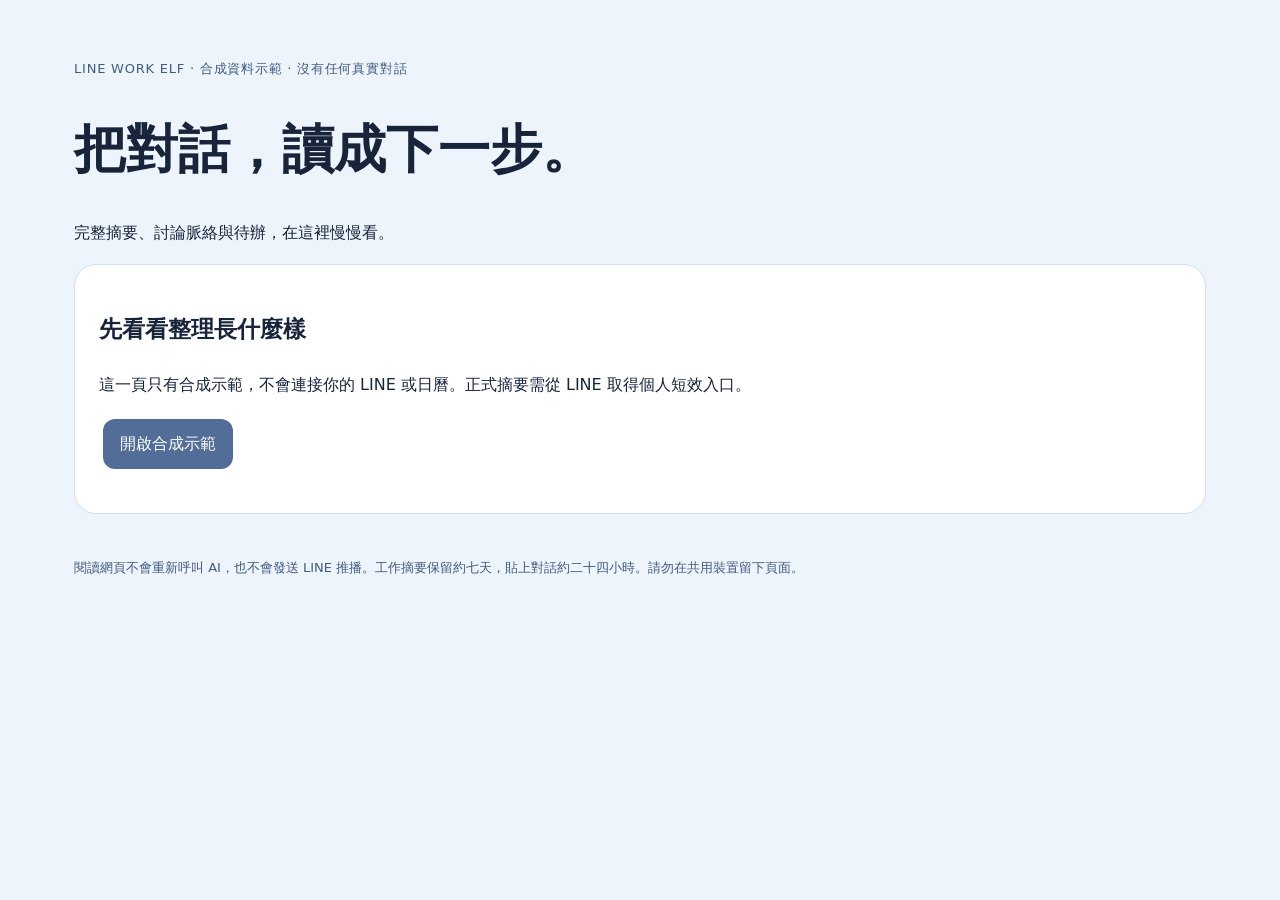
==== docs/demo.html @ fbf1d840 "Convert public repository to product pages and user guides" ====
<!doctype html><html lang="zh-Hant"><head><meta charset="utf-8"><meta name="viewport" content="width=device-width,initial-scale=1"><meta name="robots" content="noindex,nofollow"><title>摘要示範｜公事小精靈</title><link rel="stylesheet" href="demo.css"><script src="demo.js" defer></script></head><body><main><header><p class="eyebrow">LINE WORK ELF · 合成資料示範 · 沒有任何真實對話</p><h1>把對話，讀成下一步。</h1><p>完整摘要、討論脈絡與待辦，在這裡慢慢看。</p></header><section id="gate"><h2>先看看整理長什麼樣</h2><p>這一頁只有合成示範，不會連接你的 LINE 或日曆。正式摘要需從 LINE 取得個人短效入口。</p><button id="enter">開啟合成示範</button><p id="error" role="status"></p></section><div id="workspace" hidden><div class="toolbar"><div><button id="refresh">更新內容</button><button id="logout" class="secondary">回到產品介紹</button></div><p id="status" role="status"></p></div><section class="stats" aria-label="整理概況"><div><strong id="summaryCount">0</strong><span>份整理</span></div><div><strong id="taskCount">0</strong><span>項待辦</span></div><div><strong id="pendingCount">0</strong><span>份處理中</span></div></section><nav aria-label="內容分類"><button data-filter="all" aria-pressed="true">全部整理</button><button data-filter="work" class="secondary" aria-pressed="false">工作群組</button><button data-filter="conversation" class="secondary" aria-pressed="false">貼上的對話</button></nav><label class="search">找這次想看的事<input id="search" type="search" placeholder="搜尋摘要與待辦文字" maxlength="100"></label><div class="columns"><section><h2>對話重點</h2><div id="summaries"></div></section><aside><h2>接著要處理</h2><p class="muted">依對話推測，請確認是否已回覆。完成、保存與新增日曆請回 LINE 操作。</p><div id="tasks"></div><a id="back" href="https://line.me/R/ti/p/%40526byspu">回到 LINE 小精靈</a></aside></div></div><footer>閱讀網頁不會重新呼叫 AI，也不會發送 LINE 推播。工作摘要保留約七天，貼上對話約二十四小時。請勿在共用裝置留下頁面。</footer></main></body></html>
---- docs/demo.css ----
:root{color-scheme:light dark;--bg:#edf4fc;--panel:#fff;--ink:#17243a;--muted:#405c80;--border:#d2e0f1;--soft:#dce6f4;--button:#516d98}*{box-sizing:border-box}body{margin:0;background:var(--bg);color:var(--ink);font:16px/1.85 system-ui,"Microsoft JhengHei",sans-serif}main{max-width:1180px;margin:auto;padding:44px 24px}h1{font-size:clamp(30px,5vw,52px);line-height:1.3}h2{font-size:23px}h3{font-size:18px}.eyebrow,.muted,footer{color:var(--muted)}.eyebrow{font-size:13px;letter-spacing:.06em}button,a{font:inherit}button{border:0;border-radius:12px;background:var(--button);color:#fff;padding:10px 17px;cursor:pointer;margin:4px}button:focus-visible,a:focus-visible,input:focus-visible{outline:3px solid #91aed2;outline-offset:3px}.secondary{background:var(--soft);color:var(--ink)}button:disabled{opacity:.6}#gate,.card,aside,.stats{background:var(--panel);border:1px solid var(--border);border-radius:22px;padding:24px}.toolbar{display:flex;justify-content:space-between;align-items:center;gap:16px;flex-wrap:wrap}.stats{display:flex;gap:40px;margin:20px 0}.stats strong{font-size:30px;display:block}.stats span{font-size:14px;color:var(--muted)}.columns{display:grid;grid-template-columns:minmax(0,2fr) minmax(240px,1fr);gap:24px;align-items:start}.card{margin:16px 0}.content{white-space:pre-wrap;overflow-wrap:anywhere}.search{display:block;margin:22px 0}input{display:block;width:100%;margin-top:6px;padding:12px 16px;border:1px solid var(--border);border-radius:12px;background:var(--panel);color:var(--ink);font:inherit}.task{border-left:4px solid #91aed2;padding:8px 14px;background:var(--bg);overflow-wrap:anywhere}.empty{padding:24px;color:var(--muted);border:1px dashed var(--border);border-radius:16px}a{color:var(--muted)}footer{font-size:13px;margin-top:42px}[hidden]{display:none!important}@media(prefers-color-scheme:dark){:root{--bg:#101a2c;--panel:#1b2c45;--ink:#edf4fc;--muted:#a8c0df;--border:#344b69;--soft:#344b69}}@media(max-width:700px){.columns{grid-template-columns:1fr}main{padding:22px 16px}.stats{gap:25px;padding:18px}.card,aside{padding:20px}}
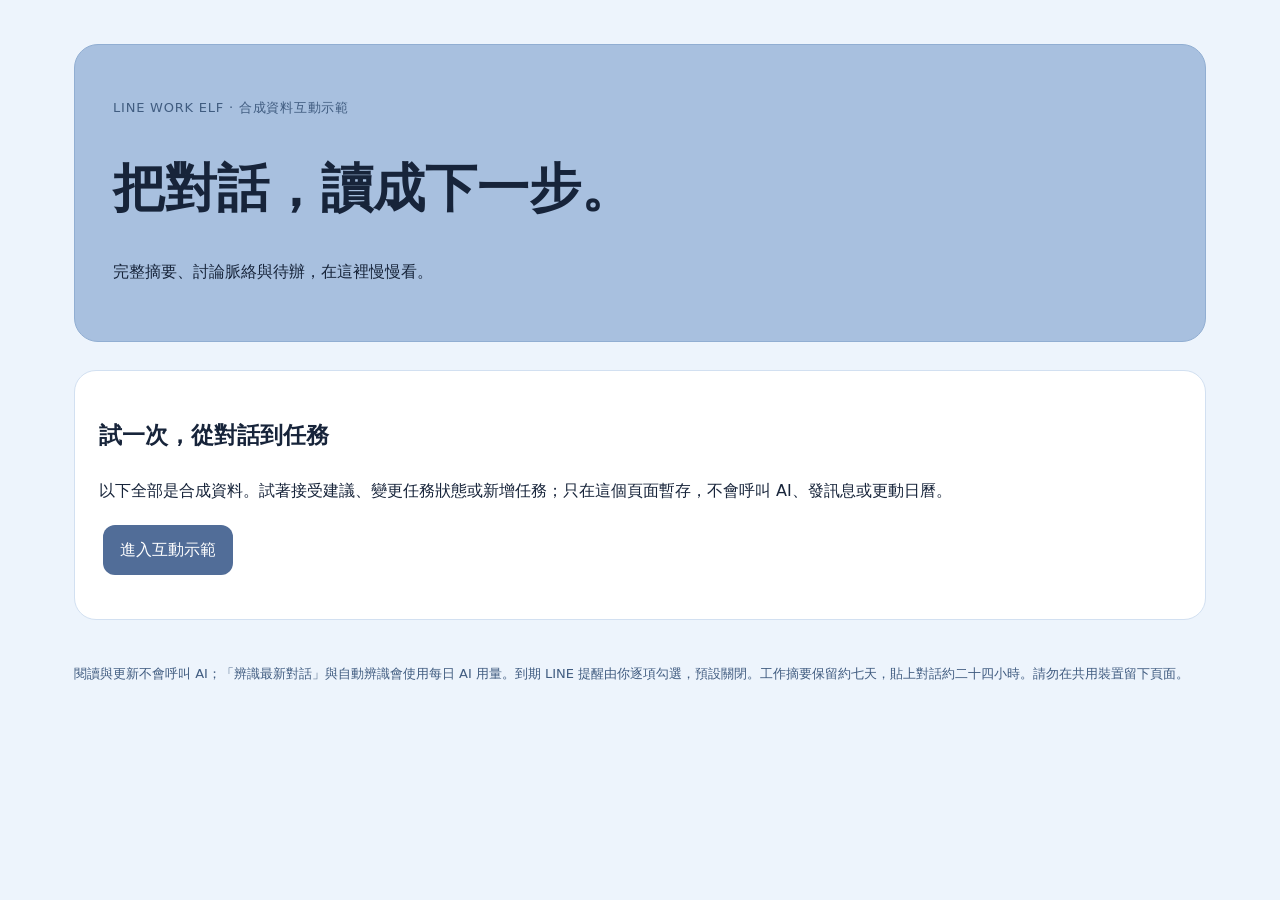
==== commit 07f832d6: "Introduce task suggestions with interactive product demo and guide" ====
--- a/docs/demo.html
+++ b/docs/demo.html
@@ -1 +1 @@
-<!doctype html><html lang="zh-Hant"><head><meta charset="utf-8"><meta name="viewport" content="width=device-width,initial-scale=1"><meta name="robots" content="noindex,nofollow"><title>摘要示範｜公事小精靈</title><link rel="stylesheet" href="demo.css"><script src="demo.js" defer></script></head><body><main><header><p class="eyebrow">LINE WORK ELF · 合成資料示範 · 沒有任何真實對話</p><h1>把對話，讀成下一步。</h1><p>完整摘要、討論脈絡與待辦，在這裡慢慢看。</p></header><section id="gate"><h2>先看看整理長什麼樣</h2><p>這一頁只有合成示範，不會連接你的 LINE 或日曆。正式摘要需從 LINE 取得個人短效入口。</p><button id="enter">開啟合成示範</button><p id="error" role="status"></p></section><div id="workspace" hidden><div class="toolbar"><div><button id="refresh">更新內容</button><button id="logout" class="secondary">回到產品介紹</button></div><p id="status" role="status"></p></div><section class="stats" aria-label="整理概況"><div><strong id="summaryCount">0</strong><span>份整理</span></div><div><strong id="taskCount">0</strong><span>項待辦</span></div><div><strong id="pendingCount">0</strong><span>份處理中</span></div></section><nav aria-label="內容分類"><button data-filter="all" aria-pressed="true">全部整理</button><button data-filter="work" class="secondary" aria-pressed="false">工作群組</button><button data-filter="conversation" class="secondary" aria-pressed="false">貼上的對話</button></nav><label class="search">找這次想看的事<input id="search" type="search" placeholder="搜尋摘要與待辦文字" maxlength="100"></label><div class="columns"><section><h2>對話重點</h2><div id="summaries"></div></section><aside><h2>接著要處理</h2><p class="muted">依對話推測，請確認是否已回覆。完成、保存與新增日曆請回 LINE 操作。</p><div id="tasks"></div><a id="back" href="https://line.me/R/ti/p/%40526byspu">回到 LINE 小精靈</a></aside></div></div><footer>閱讀網頁不會重新呼叫 AI，也不會發送 LINE 推播。工作摘要保留約七天，貼上對話約二十四小時。請勿在共用裝置留下頁面。</footer></main></body></html>+<!doctype html><html lang="zh-Hant"><head><meta charset="utf-8"><meta name="viewport" content="width=device-width,initial-scale=1"><meta name="robots" content="noindex,nofollow"><title>任務與摘要互動示範｜公事小精靈</title><link rel="stylesheet" href="demo.css"><script src="demo.js" defer></script></head><body><main><header><p class="eyebrow">LINE WORK ELF · 合成資料互動示範</p><h1>把對話，讀成下一步。</h1><p>完整摘要、討論脈絡與待辦，在這裡慢慢看。</p></header><section id="gate"><h2>試一次，從對話到任務</h2><p>以下全部是合成資料。試著接受建議、變更任務狀態或新增任務；只在這個頁面暫存，不會呼叫 AI、發訊息或更動日曆。</p><button id="enter">進入互動示範</button><p id="error" role="status"></p></section><div id="workspace" hidden><div class="toolbar"><div><button id="refresh">更新內容</button><button id="logout" class="secondary">結束閱讀</button></div><p id="status" role="status"></p></div><section class="stats" aria-label="整理概況"><div><strong id="summaryCount">0</strong><span>份整理</span></div><div><strong id="taskCount">0</strong><span>項待辦</span></div><div><strong id="pendingCount">0</strong><span>份處理中</span></div></section><nav aria-label="內容分類"><button data-filter="all" aria-pressed="true">全部整理</button><button data-filter="work" class="secondary" aria-pressed="false">工作群組</button><button data-filter="conversation" class="secondary" aria-pressed="false">貼上的對話</button></nav><label class="search">找這次想看的事<input id="search" type="search" placeholder="搜尋摘要與待辦文字" maxlength="100"></label><section id="taskAgent" hidden><div class="toolbar"><div><h2>看到了這些可能要做的事</h2><p class="muted">先確認，再加入你的待辦。時間與負責人是原文線索，不代表已替任何人交辦。</p></div><div><button id="detectTasks">辨識最新對話</button><button id="autoTasks" class="secondary">自動辨識</button></div></div><p id="taskPolicy" class="small"></p><p id="taskActionStatus" role="status"></p><div class="search-original"><label>跨群找原文<input id="originalQuery" type="search" maxlength="80" placeholder="例如：活動文案、報價、會議室"></label><button id="searchOriginal" class="secondary">搜尋已收集對話</button><p class="small">關鍵字搜尋綁定後、仍保留的七天內文字，不會重新呼叫 AI。</p><div id="originalResults"></div></div><div id="suggestions" class="suggestions"></div><div class="toolbar"><h2>我的任務看板</h2><button id="newTask" class="secondary">＋ 新增任務</button></div><form id="newTaskForm" hidden><label>任務名稱<input id="newTaskTitle" maxlength="180" required placeholder="例如：確認報名表欄位"></label><button type="submit">加入待辦</button><button type="button" id="cancelNewTask" class="secondary">取消</button></form><div id="taskBoard" class="board"></div></section><div class="columns"><section><h2>對話重點</h2><div id="summaries"></div></section><aside><h2>接著要處理</h2><p class="muted">依對話推測，請確認是否已回覆。任務可在上方看板處理；保存對話與新增日曆仍回 LINE 確認。</p><div id="tasks"></div><a id="back" href="https://line.me/R/ti/p/%40526byspu">回到 LINE 小精靈</a></aside></div></div><footer>閱讀與更新不會呼叫 AI；「辨識最新對話」與自動辨識會使用每日 AI 用量。到期 LINE 提醒由你逐項勾選，預設關閉。工作摘要保留約七天，貼上對話約二十四小時。請勿在共用裝置留下頁面。</footer></main></body></html>
--- a/docs/demo.css
+++ b/docs/demo.css
@@ -1 +1,3 @@
-:root{color-scheme:light dark;--bg:#edf4fc;--panel:#fff;--ink:#17243a;--muted:#405c80;--border:#d2e0f1;--soft:#dce6f4;--button:#516d98}*{box-sizing:border-box}body{margin:0;background:var(--bg);color:var(--ink);font:16px/1.85 system-ui,"Microsoft JhengHei",sans-serif}main{max-width:1180px;margin:auto;padding:44px 24px}h1{font-size:clamp(30px,5vw,52px);line-height:1.3}h2{font-size:23px}h3{font-size:18px}.eyebrow,.muted,footer{color:var(--muted)}.eyebrow{font-size:13px;letter-spacing:.06em}button,a{font:inherit}button{border:0;border-radius:12px;background:var(--button);color:#fff;padding:10px 17px;cursor:pointer;margin:4px}button:focus-visible,a:focus-visible,input:focus-visible{outline:3px solid #91aed2;outline-offset:3px}.secondary{background:var(--soft);color:var(--ink)}button:disabled{opacity:.6}#gate,.card,aside,.stats{background:var(--panel);border:1px solid var(--border);border-radius:22px;padding:24px}.toolbar{display:flex;justify-content:space-between;align-items:center;gap:16px;flex-wrap:wrap}.stats{display:flex;gap:40px;margin:20px 0}.stats strong{font-size:30px;display:block}.stats span{font-size:14px;color:var(--muted)}.columns{display:grid;grid-template-columns:minmax(0,2fr) minmax(240px,1fr);gap:24px;align-items:start}.card{margin:16px 0}.content{white-space:pre-wrap;overflow-wrap:anywhere}.search{display:block;margin:22px 0}input{display:block;width:100%;margin-top:6px;padding:12px 16px;border:1px solid var(--border);border-radius:12px;background:var(--panel);color:var(--ink);font:inherit}.task{border-left:4px solid #91aed2;padding:8px 14px;background:var(--bg);overflow-wrap:anywhere}.empty{padding:24px;color:var(--muted);border:1px dashed var(--border);border-radius:16px}a{color:var(--muted)}footer{font-size:13px;margin-top:42px}[hidden]{display:none!important}@media(prefers-color-scheme:dark){:root{--bg:#101a2c;--panel:#1b2c45;--ink:#edf4fc;--muted:#a8c0df;--border:#344b69;--soft:#344b69}}@media(max-width:700px){.columns{grid-template-columns:1fr}main{padding:22px 16px}.stats{gap:25px;padding:18px}.card,aside{padding:20px}}+:root{color-scheme:only light;--bg:#edf4fc;--panel:#fff;--ink:#17243a;--muted:#405c80;--border:#d2e0f1;--soft:#dce6f4;--button:#516d98}*{box-sizing:border-box}body{margin:0;background:var(--bg);color:var(--ink);font:16px/1.85 system-ui,"Microsoft JhengHei",sans-serif}main{max-width:1180px;margin:auto;padding:44px 24px}h1{font-size:clamp(30px,5vw,52px);line-height:1.3}h2{font-size:23px}h3{font-size:18px}.eyebrow,.muted,footer{color:var(--muted)}.eyebrow{font-size:13px;letter-spacing:.06em}button,a{font:inherit}button{border:0;border-radius:12px;background:var(--button);color:#fff;padding:10px 17px;cursor:pointer;margin:4px}button:focus-visible,a:focus-visible,input:focus-visible{outline:3px solid #91aed2;outline-offset:3px}.secondary{background:var(--soft);color:var(--ink)}button:disabled{opacity:.6}#gate,.card,aside,.stats{background:var(--panel);border:1px solid var(--border);border-radius:22px;padding:24px}.toolbar{display:flex;justify-content:space-between;align-items:center;gap:16px;flex-wrap:wrap}.stats{display:flex;gap:40px;margin:20px 0}.stats strong{font-size:30px;display:block}.stats span{font-size:14px;color:var(--muted)}.columns{display:grid;grid-template-columns:minmax(0,2fr) minmax(240px,1fr);gap:24px;align-items:start}.card{margin:16px 0}.content{white-space:pre-wrap;overflow-wrap:anywhere}.search{display:block;margin:22px 0}input{display:block;width:100%;margin-top:6px;padding:12px 16px;border:1px solid var(--border);border-radius:12px;background:var(--panel);color:var(--ink);font:inherit}.task{border-left:4px solid #91aed2;padding:8px 14px;background:var(--bg);overflow-wrap:anywhere}.empty{padding:24px;color:var(--muted);border:1px dashed var(--border);border-radius:16px}a{color:var(--muted)}footer{font-size:13px;margin-top:42px}[hidden]{display:none!important}@media(max-width:700px){.columns{grid-template-columns:1fr}main{padding:22px 16px}.stats{gap:25px;padding:18px}.card,aside{padding:20px}}
+.suggestions{display:grid;grid-template-columns:repeat(auto-fit,minmax(270px,1fr));gap:16px}.suggestion{margin:0}.suggestion blockquote{margin:12px 0;padding:12px;border-left:3px solid #91AED2;background:var(--bg);white-space:pre-wrap;overflow-wrap:anywhere}.board{display:grid;grid-template-columns:repeat(4,minmax(0,1fr));gap:14px;margin:20px 0 40px}.board-column{background:var(--soft);border-radius:18px;padding:14px;min-width:0}.board-column h3{font-size:17px}.task-card{background:var(--panel);border-radius:14px;padding:15px;margin:12px 0;overflow-wrap:anywhere}.task-card p{margin:6px 0}.small{font-size:13px;color:var(--muted)}select{width:100%;background:var(--panel);color:var(--ink);padding:8px;border:1px solid var(--border);border-radius:8px;font:inherit}details{margin-top:14px}summary{cursor:pointer;font-size:14px}.checkbox{display:flex;align-items:flex-start;font-size:13px;margin:10px 0}.checkbox input{width:auto;margin:6px 8px 0 0}.task-card button{font-size:14px;padding:8px 12px}#newTaskForm{background:var(--panel);padding:22px;border:1px solid var(--border);border-radius:18px}#taskAgent{margin:30px 0}#taskActionStatus{color:var(--muted);white-space:pre-wrap}@media(max-width:950px){.board{grid-template-columns:repeat(2,minmax(0,1fr))}}@media(max-width:550px){.board{grid-template-columns:1fr}.suggestions{grid-template-columns:1fr}}
+header{background:#A8C0DF;border:1px solid #91AED2;border-radius:24px;padding:clamp(22px,4vw,38px);margin-bottom:28px}
